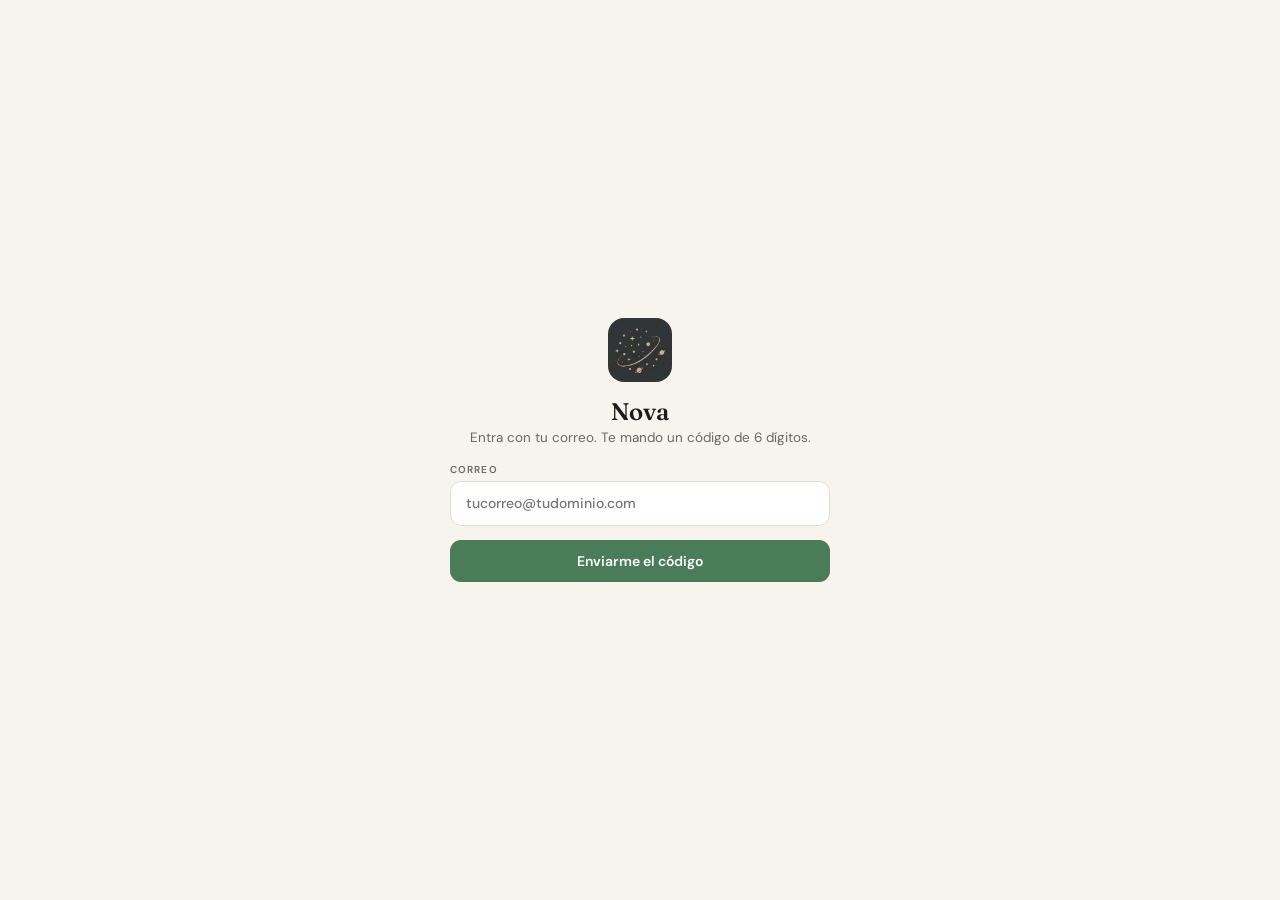
==== index.html @ 38aaffc2 "NovaSoul deja de ser maqueta: reparte la semana y le habla a Central El dashboard del dia, la semana" ====
<!DOCTYPE html>
<html lang="es">
<head>
<meta charset="utf-8">
<meta name="viewport" content="width=device-width, initial-scale=1">
<title>Nova — Centro de acceso</title>
<link rel="icon" href="data:image/svg+xml,<svg xmlns='http://www.w3.org/2000/svg' viewBox='0 0 100 100'><text y='.9em' font-size='90'>🌌</text></svg>">
<link rel="preconnect" href="https://fonts.googleapis.com">
<link rel="preconnect" href="https://fonts.gstatic.com" crossorigin>
<link href="https://fonts.googleapis.com/css2?family=Fraunces:opsz,wght@9..144,400;9..144,600;9..144,700&family=DM+Sans:wght@400;500;600;700&display=swap" rel="stylesheet">
<style>
:root {
  --bg: #F7F4EE;
  --card: #FFFFFF;
  --ink: #1C1C1A;
  --ink2: #3A3A35;
  --mut: #6B6860;
  --line: #E3DFD8;
  --emp-acc: #4A7C59;
  --emp-bg: #EEF5F0;
  --soul-acc: #C09A3A;
  --soul-bg: #FBF6E8;
  --acad-acc: #5F7A3A;
  --acad-bg: #EEF3E6;
  --cent-acc: #3A5F7A;
  --cent-bg: #E6EFF5;
}
@media (prefers-color-scheme: dark) {
  :root:not([data-modo="claro"]) {
    --bg: #09121f; --card: #0f1e30; --ink: #E8DFC0; --ink2: #C4B88E;
    --mut: #6A7A8E; --line: #1A2D42;
    --emp-acc: #6ea870; --emp-bg: #0e2018;
    --soul-acc: #c9a84c; --soul-bg: #1a1608;
    --acad-acc: #7A9DD8; --acad-bg: #0d1828;
    --cent-acc: #c9a84c; --cent-bg: #0c1a28;
  }
}
:root[data-modo="oscuro"] {
  --bg: #09121f; --card: #0f1e30; --ink: #E8DFC0; --ink2: #C4B88E;
  --mut: #6A7A8E; --line: #1A2D42;
  --emp-acc: #6ea870; --emp-bg: #0e2018;
  --soul-acc: #c9a84c; --soul-bg: #1a1608;
  --acad-acc: #7A9DD8; --acad-bg: #0d1828;
  --cent-acc: #c9a84c; --cent-bg: #0c1a28;
}

*, *::before, *::after { box-sizing: border-box; }
body { margin: 0; background: var(--bg); font-family: 'DM Sans', sans-serif; min-height: 100vh; display: flex; flex-direction: column; }

.hub {
  flex: 1;
  max-width: 900px;
  margin: 0 auto;
  padding: 60px 32px 80px;
  display: flex;
  flex-direction: column;
  gap: 48px;
}

.hub-head {
  display: flex;
  flex-direction: column;
  gap: 10px;
}
.hub-brand {
  font: 700 13px/1 'DM Sans'; letter-spacing: 2px; color: var(--mut); text-transform: uppercase;
}
.hub-title {
  font: 600 38px/1.1 'Fraunces', serif; color: var(--ink); text-wrap: balance;
}
.hub-sub {
  font: 400 15px/1.6 'DM Sans'; color: var(--mut); max-width: 52ch;
}

.grid {
  display: grid;
  grid-template-columns: repeat(auto-fill, minmax(260px, 1fr));
  gap: 16px;
}

.card {
  background: var(--card);
  border: 1px solid var(--line);
  border-radius: 20px;
  padding: 28px 26px 24px;
  display: flex;
  flex-direction: column;
  gap: 14px;
  text-decoration: none;
  transition: transform 0.15s, box-shadow 0.15s;
  cursor: pointer;
  position: relative;
  overflow: hidden;
}
.card:hover { transform: translateY(-2px); box-shadow: 0 12px 32px -12px rgba(0,0,0,.18); }
.card.pronto { cursor: default; opacity: .72; }
.card.pronto:hover { transform: none; box-shadow: none; }

.card-icon {
  width: 44px; height: 44px; border-radius: 14px;
  display: flex; align-items: center; justify-content: center;
  font: 700 18px/1 'DM Sans';
  flex: none; overflow: hidden;
}
.card-icon img { width: 100%; height: 100%; object-fit: contain; padding: 4px; }
.card-kicker {
  font: 600 9.5px/1 'DM Sans'; letter-spacing: 1.2px;
}
.card-name {
  font: 600 20px/1.2 'Fraunces', serif; color: var(--ink);
}
.card-desc {
  font: 400 12.5px/1.6 'DM Sans'; color: var(--mut); flex: 1;
}
.card-cta {
  font: 600 12px/1 'DM Sans';
  display: flex; align-items: center; gap: 6px;
  margin-top: 4px;
}
.card-cta::after { content: '→'; }

.chip-pronto {
  position: absolute; top: 18px; right: 18px;
  font: 600 9px/1 'DM Sans'; letter-spacing: 1px;
  background: var(--line); color: var(--mut);
  border-radius: 20px; padding: 5px 9px;
  text-transform: uppercase;
}

/* Empresarial */
.c-emp .card-icon { background: var(--emp-bg); color: var(--emp-acc); }
.c-emp .card-kicker { color: var(--emp-acc); }
.c-emp .card-cta { color: var(--emp-acc); }

/* NovaSoul */
.c-soul .card-icon { background: var(--soul-bg); color: var(--soul-acc); }
.c-soul .card-kicker { color: var(--soul-acc); }
.c-soul .card-cta { color: var(--soul-acc); }

/* novAcademy */
.c-acad .card-icon { background: var(--acad-bg); color: var(--acad-acc); }
.c-acad .card-kicker { color: var(--acad-acc); }
.c-acad .card-cta { color: var(--acad-acc); }

/* Nova Central */
.c-cent .card-icon { background: var(--cent-bg); color: var(--cent-acc); }
.c-cent .card-kicker { color: var(--cent-acc); }
.c-cent .card-cta { color: var(--cent-acc); }

.divider {
  border: none;
  border-top: 1px solid var(--line);
}
.hub-note {
  font: 400 12px/1.6 'DM Sans'; color: var(--mut);
  display: flex; align-items: center; gap: 8px;
}
.hub-note::before {
  content: '';
  width: 6px; height: 6px; border-radius: 50%;
  background: var(--emp-acc); flex: none;
}

.modo-btn {
  position: fixed; bottom: 24px; right: 24px;
  background: var(--card); border: 1px solid var(--line);
  border-radius: 20px; padding: 8px 14px;
  font: 600 11px/1 'DM Sans'; color: var(--mut);
  cursor: pointer; display: flex; align-items: center; gap: 6px;
}

/* Nova brand harmony — dark mode upgrades */
@media (prefers-color-scheme: dark) {
  :root:not([data-modo="claro"]) .hub-brand { color: #c9a84c; }
  :root:not([data-modo="claro"]) .card { border-color: #1a2d42; }
  :root:not([data-modo="claro"]) .card:hover { box-shadow: 0 12px 40px -8px rgba(0,0,0,.6), 0 0 0 1px rgba(201,168,76,.12); }
}
:root[data-modo="oscuro"] .hub-brand { color: #c9a84c; }
:root[data-modo="oscuro"] .card { border-color: #1a2d42; }
:root[data-modo="oscuro"] .card:hover { box-shadow: 0 12px 40px -8px rgba(0,0,0,.6), 0 0 0 1px rgba(201,168,76,.12); }

/* ─── LA PUERTA ─────────────────────────────────────────
   El hub deja de ser público. Antes, cualquiera que escribiera la
   dirección veía los cuatro productos y podía deducir qué vende Nova y
   a quién. No entraba a ninguno —cada uno pide su sesión— pero el mapa
   entero estaba a la vista, y un mapa también es información. */
#puerta{position:fixed;inset:0;z-index:100;background:var(--bg);
  display:flex;align-items:center;justify-content:center;padding:24px;}
.pz{width:100%;max-width:380px;display:flex;flex-direction:column;gap:16px;text-align:center;}
.pz img{width:64px;height:64px;border-radius:16px;object-fit:cover;align-self:center;}
.pz h1{font:600 24px/1.2 'Fraunces',serif;color:var(--ink);margin:0;letter-spacing:-.01em;}
.pz p{font:400 13.5px/1.6 'DM Sans';color:var(--mut);margin:0;}
.pz-campo{display:flex;flex-direction:column;gap:6px;text-align:left;}
.pz-campo span{font:600 10px/1 'DM Sans';letter-spacing:.11em;text-transform:uppercase;color:var(--mut);}
.pz-inp{width:100%;background:var(--card);border:1px solid var(--line);border-radius:11px;
  padding:13px 15px;font:500 14px/1.2 'DM Sans';color:var(--ink);outline:none;box-sizing:border-box;}
.pz-inp:focus{border-color:var(--emp-acc);}
.pz-btn{width:100%;background:var(--emp-acc);color:#fff;border:none;border-radius:11px;
  padding:14px;font:600 14px/1 'DM Sans';cursor:pointer;}
.pz-btn:disabled{opacity:.55;cursor:default;}
.pz-err{font:500 12.5px/1.5 'DM Sans';color:#b8322f;display:none;}
.pz-link{font:500 12.5px/1 'DM Sans';color:var(--mut);cursor:pointer;text-decoration:underline;}
.pz-paso{display:none;flex-direction:column;gap:14px;}
.pz-paso.on{display:flex;}
/* Las tarjetas arrancan ocultas. Con la puerta encima igual no se
   verían, pero si el CSS de la puerta fallara al cargar, el hub entero
   quedaría a la vista. Dos cerrojos, no uno. */
.card[data-mod]{display:none;}
</style>
</head>
<body>

<!--
  Nada del hub se ve sin sesión. La puerta usa el mismo correo y el
  mismo código que Nova Empresarial, y guarda el mismo token: entrar
  aquí es entrar allá, sin pedir el código dos veces.

  Nova Central NO entra en este trato. Tiene su propia lista de acceso y
  su propio código, más corto, porque desde ahí se crean cuentas de
  clientes. Su tarjeta solo aparece para quien la tenga en su plan.
-->
<div id="puerta">
  <div class="pz">
    <img src="nova-icono.png" alt="Nova">
    <div>
      <h1>Nova</h1>
      <p id="pz-sub">Entra con tu correo. Te mando un código de 6 dígitos.</p>
    </div>

    <div class="pz-paso on" id="pz1">
      <div class="pz-campo"><span>Correo</span>
        <input class="pz-inp" id="pz-em" type="email" autocomplete="email" inputmode="email"
          placeholder="tucorreo@tudominio.com"
          onkeydown="if(event.key==='Enter')pzPedir()"></div>
      <button class="pz-btn" id="pz-b1" onclick="pzPedir()">Enviarme el código</button>
      <div class="pz-err" id="pz-e1"></div>
    </div>

    <div class="pz-paso" id="pz2">
      <div class="pz-campo"><span>Código</span>
        <input class="pz-inp" id="pz-cod" inputmode="numeric" maxlength="6" placeholder="000000"
          style="text-align:center;font:700 24px/1 'Fraunces',serif;letter-spacing:9px;"
          onkeydown="if(event.key==='Enter')pzVerificar()"></div>
      <button class="pz-btn" id="pz-b2" onclick="pzVerificar()">Entrar</button>
      <div class="pz-err" id="pz-e2"></div>
      <span class="pz-link" onclick="pzPaso(1)">← Cambiar correo</span>
    </div>
  </div>
</div>

<div class="hub">
  <div class="hub-head">
    <img src="nova-icono.png" alt="Nova" style="width:64px;height:64px;border-radius:16px;object-fit:cover;">
    <h1 class="hub-title">¿A qué vas hoy?</h1>
    <p class="hub-sub">Cada producto tiene su propia pantalla. Elige el que necesitas y entra directamente.</p>
  </div>

  <div class="grid">

    <a class="card c-emp" data-mod="empresarial" href="./empresarial.html">
      <div class="card-icon"><img src="icono-empresarial.png" alt="Nova Empresarial"></div>
      <div>
        <div class="card-kicker">NOVA EMPRESARIAL</div>
        <div class="card-name">Tu tienda, de un vistazo</div>
      </div>
      <div class="card-desc">Dashboard de ventas, pedidos, inventario, equipo y finanzas. Panel para la dueña, admin y gestoras.</div>
      <div class="card-cta">Entrar</div>
    </a>

    <a class="card c-soul" data-mod="soul" href="./novasoul.html">
      <div class="card-icon"><img src="icono-novasoul.png" alt="NovaSoul"></div>
      <div>
        <div class="card-kicker">NOVA SOUL</div>
        <div class="card-name">Tu energía y tu semana</div>
      </div>
      <div class="card-desc">Bienestar personal, carta astral, tránsitos del cielo, pendientes y recompensas diarias.</div>
      <div class="card-cta">Entrar</div>
    </a>

    <a class="card c-acad" data-mod="academy" href="./novacademy.html">
      <div class="card-icon"><img src="icono-novacademy.png" alt="novAcademy"></div>
      <div>
        <div class="card-kicker">NOVACADEMY</div>
        <div class="card-name">Forma y certifica tu equipo</div>
      </div>
      <div class="card-desc">Plataforma de formación para gestoras y admins. Rutas de aprendizaje, evaluaciones y pipeline de colocación laboral.</div>
      <div class="card-cta">Entrar</div>
    </a>

    <a class="card c-cent" data-mod="central" href="./novacentral.html">
      <div class="card-icon"><img src="icono-central.png" alt="Nova Central"></div>
      <div>
        <div class="card-kicker">NOVA CENTRAL</div>
        <div class="card-name">El hub que conecta todo</div>
      </div>
      <div class="card-desc">Dashboard CEO, onboarding de clientes, gestión de equipo, pipeline novAcademy y control del demo.</div>
      <div class="card-cta">Entrar</div>
    </a>

  </div>

  <hr class="divider">
  <p class="hub-note">Cargando tu plan…</p>
  <p style="font:400 10px/1.4 'DM Sans';opacity:.55;margin-top:10px;" id="sello-version"></p>
</div>

<button class="modo-btn" onclick="toggleModo()">☀ / ☾</button>

<script>

/**
 * El hub muestra solo lo que la cuenta compró.
 *
 * Un cliente de Nova Empresarial no debe ver NovaSoul ni novAcademy:
 * no los compró, y NovaSoul guarda datos personales de quien la usa.
 * Mostrar el enlace, aunque no pueda entrar, ya es filtrar de más.
 *
 * Sin sesión se muestra solo Nova Empresarial, que es lo que se vende.
 * Los demás aparecen cuando la hoja confirma que el plan los incluye.
 */
/** La huella de esta pantalla, para saber si es la última. */
const VERSION_PANTALLA = '2026-09-23 · cc17';
(function () {
  const el = document.getElementById('sello-version');
  if (el) el.textContent = 'Hub del ' + VERSION_PANTALLA;
})();

const NOVA_API = 'https://script.google.com/macros/s/AKfycbwX7CAInPut44U0X4o18SARba6SCjUkAqYnfkl3Gbjr0xv2NB2D5gG9rRKcNTNylclI9g/exec';

/**
 * Por qué faltan tarjetas, dicho en la pantalla.
 *
 * Antes el hub se quedaba callado: sin sesión mostraba solo Empresarial
 * y la nota hablaba de datos de ejemplo. Quien había comprado los cuatro
 * módulos veía uno y no tenía forma de saber si era su plan, un error o
 * que faltaba entrar. Ahora cada caso dice lo suyo.
 */
function verCards(modulos, razon) {
  document.querySelectorAll('.card[data-mod]').forEach(function (c) {
    /*
      `flex` explícito, no cadena vacía.
      Vaciar el estilo devolvería la tarjeta a la regla del CSS, que
      ahora las oculta a todas por defecto — y entonces mostrar dejaba
      de mostrar. Lo encontró la prueba: la puerta se abría y el hub
      quedaba vacío.
    */
    c.style.display = modulos.indexOf(c.dataset.mod) !== -1 ? 'flex' : 'none';
  });
  const n = document.querySelector('.hub-note');
  if (!n) return;
  const faltan = document.querySelectorAll('.card[data-mod]').length - modulos.length;
  if (razon === 'cargando') {
    n.textContent = 'Cargando tu plan…';
  } else if (razon === 'sin-sesion') {
    n.textContent = faltan
      ? 'Entra a Nova Empresarial con tu correo y aquí aparece el resto de tu plan.'
      : 'Estás viendo los productos incluidos en tu plan.';
  } else if (razon === 'sin-conexion') {
    n.textContent = 'No se pudo confirmar tu plan ahora mismo. Mientras tanto ' +
      'ves lo mínimo; vuelve a cargar en un momento.';
  } else {
    n.textContent = faltan
      ? 'Estás viendo los productos incluidos en tu plan.'
      : 'Tu plan incluye los cuatro productos.';
  }
}

// ─── LA PUERTA ────────────────────────────────────────────────
/**
 * Una sola llamada al servidor, y el mismo token que Nova Empresarial.
 *
 * Entrar aquí es entrar allá: la sesión se guarda con la misma llave del
 * navegador (`ne_token`), así que pasar del hub a Empresarial no vuelve
 * a pedir el código. Pedirlo dos veces para la misma persona y el mismo
 * correo sería una molestia sin ninguna seguridad a cambio.
 *
 * Nova Central queda fuera a propósito. Tiene su propia lista de acceso
 * —la hoja Plataforma— y su propio código, con una sesión más corta,
 * porque desde ahí se crean cuentas de clientes. Si compartiera sesión
 * con Empresarial, un permiso de más en el equipo de un cliente podría
 * abrir la consola de todos.
 */
async function pedir(cuerpo) {
  const r = await fetch(NOVA_API, {
    method: 'POST',
    headers: { 'Content-Type': 'text/plain;charset=utf-8' },
    body: JSON.stringify(cuerpo),
  });
  return r.json();
}

function pzPaso(n) {
  document.getElementById('pz1').classList.toggle('on', n === 1);
  document.getElementById('pz2').classList.toggle('on', n === 2);
  const el = document.getElementById(n === 1 ? 'pz-em' : 'pz-cod');
  if (el) el.focus();
}

function pzErr(id, msg) {
  const e = document.getElementById(id);
  if (!e) return;
  e.textContent = msg || '';
  e.style.display = msg ? 'block' : 'none';
}

let PZ_EMAIL = '';

async function pzPedir() {
  const em = (document.getElementById('pz-em').value || '').trim().toLowerCase();
  if (!em || em.indexOf('@') === -1) { pzErr('pz-e1', 'Escribe un correo válido.'); return; }
  pzErr('pz-e1', '');
  const b = document.getElementById('pz-b1');
  b.disabled = true; b.textContent = 'Mandando…';
  try {
    const j = await pedir({ accion: 'login', email: em });
    if (!j || !j.ok) { pzErr('pz-e1', (j && j.error) || 'No se pudo enviar el código.'); return; }
    PZ_EMAIL = em;
    localStorage.setItem('ne_email', em);
    document.getElementById('pz-sub').textContent =
      'Mandé un código a ' + em + '. Vence en unos minutos.';
    pzPaso(2);
  } catch (e) {
    pzErr('pz-e1', 'Sin conexión con el servidor.');
  } finally { b.disabled = false; b.textContent = 'Enviarme el código'; }
}

async function pzVerificar() {
  const cod = (document.getElementById('pz-cod').value || '').trim();
  if (cod.length < 4) { pzErr('pz-e2', 'El código tiene 6 dígitos.'); return; }
  pzErr('pz-e2', '');
  const b = document.getElementById('pz-b2');
  b.disabled = true; b.textContent = 'Entrando…';
  try {
    const j = await pedir({ accion: 'verificar', email: PZ_EMAIL, codigo: cod });
    if (!j || !j.ok || !j.token) {
      pzErr('pz-e2', (j && j.error) || 'Código incorrecto o vencido.');
      return;
    }
    localStorage.setItem('ne_token', j.token);
    abrirHub(j.sesion);
  } catch (e) {
    pzErr('pz-e2', 'Sin conexión con el servidor.');
  } finally { b.disabled = false; b.textContent = 'Entrar'; }
}

/** Quitar la puerta y mostrar solo lo que esa cuenta tiene. */
function abrirHub(sesion) {
  const puerta = document.getElementById('puerta');
  if (puerta) puerta.remove();
  const mods = (sesion && sesion.modulos && sesion.modulos.length)
    ? sesion.modulos : ['empresarial'];
  verCards(mods, 'plan');
  const h = document.querySelector('.hub-title');
  if (h && sesion && sesion.nombre) h.textContent = 'Hola, ' + sesion.nombre;
}

(async function () {
  /**
   * Si ya hay sesión guardada, ni se ve la puerta.
   *
   * Pero la puerta NO se quita antes de que el servidor confirme: un
   * token viejo o revocado dejaría el hub abierto a quien no debe. Se
   * quita cuando la respuesta llega, no cuando el navegador recuerda.
   */
  const token = localStorage.getItem('ne_token');
  const em = localStorage.getItem('ne_email');
  if (em) {
    const campo = document.getElementById('pz-em');
    if (campo) campo.value = em;
  }
  if (!token) return;

  const sub = document.getElementById('pz-sub');
  if (sub) sub.textContent = 'Reconociéndote…';
  try {
    const j = await pedir({ accion: 'yo', token: token });
    if (j && j.ok && j.sesion) { abrirHub(j.sesion); return; }
    // Token muerto: se borra para que el próximo intento no lo reintente
    localStorage.removeItem('ne_token');
  } catch (e) {
    if (sub) sub.textContent = 'No pude confirmar tu sesión. Entra con tu correo.';
  }
  if (sub && sub.textContent === 'Reconociéndote…') {
    sub.textContent = 'Tu sesión se venció. Entra otra vez con tu correo.';
  }
})();

(function(){
  const R = document.documentElement;
  const saved = localStorage.getItem('nova_modo');
  if (saved) R.dataset.modo = saved;
})();

function toggleModo() {
  const R = document.documentElement;
  const next = R.dataset.modo === 'oscuro' ? 'claro' : 'oscuro';
  R.dataset.modo = next;
  localStorage.setItem('nova_modo', next);
}
</script>
</body>
</html>
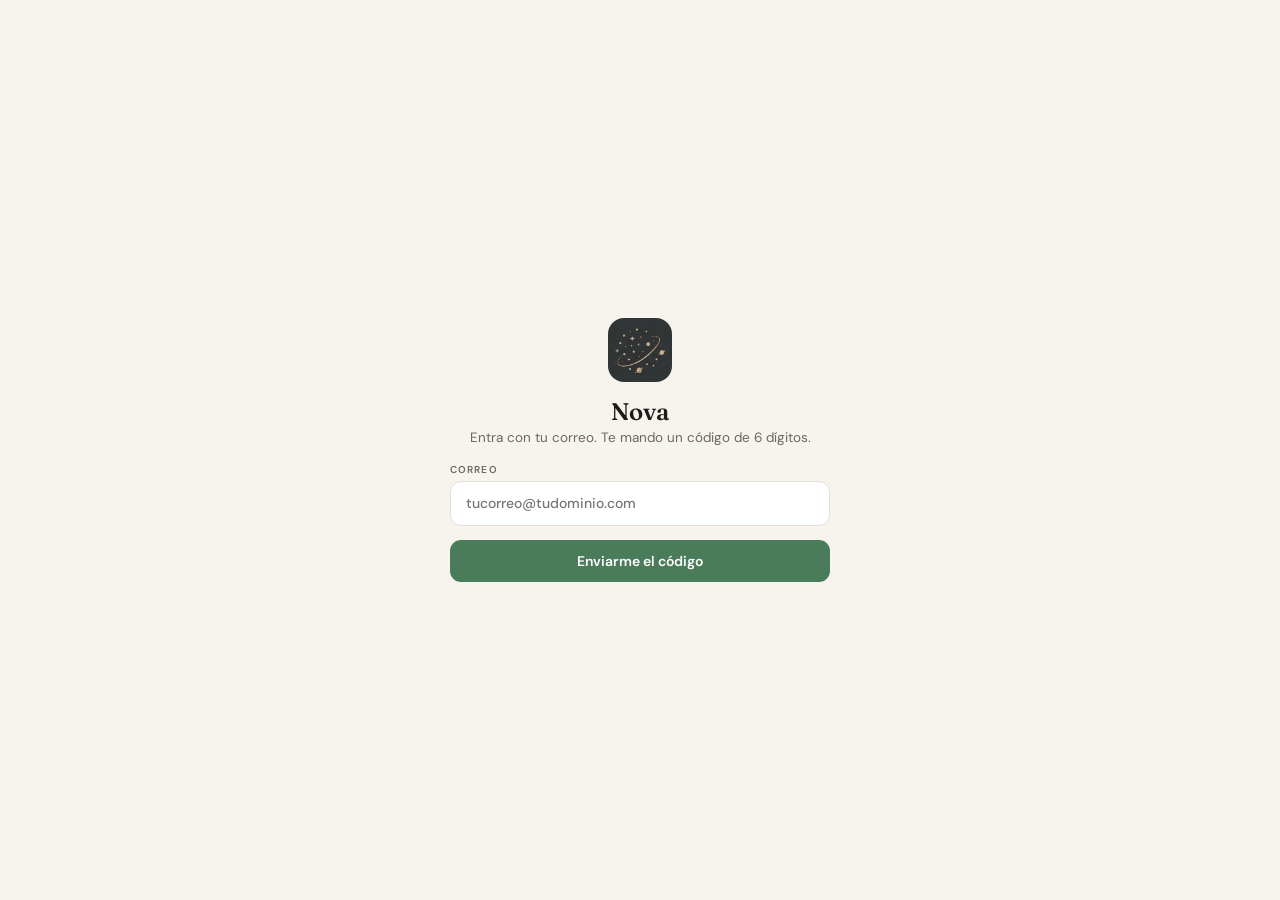
==== commit 0aa17bbc: "La puerta del hub aguanta los minutos raros de Apps Script Ella escribió su código de acceso y el hu" ====
--- a/index.html
+++ b/index.html
@@ -319,7 +319,7 @@
  * Los demás aparecen cuando la hoja confirma que el plan los incluye.
  */
 /** La huella de esta pantalla, para saber si es la última. */
-const VERSION_PANTALLA = '2026-09-23 · cc17';
+const VERSION_PANTALLA = '2026-09-26 · b53f';
 (function () {
   const el = document.getElementById('sello-version');
   if (el) el.textContent = 'Hub del ' + VERSION_PANTALLA;
@@ -380,13 +380,78 @@
  * con Empresarial, un permiso de más en el equipo de un cliente podría
  * abrir la consola de todos.
  */
-async function pedir(cuerpo) {
+/**
+ * ═══════════════════════════════════════════════════════════════
+ *   PEDIR, AGUANTANDO LOS MINUTOS RAROS DE APPS SCRIPT
+ * ═══════════════════════════════════════════════════════════════
+ *
+ * ┌─ LO QUE ESTO ARREGLA ──────────────────────────────────────┐
+ * │                                                            │
+ * │ Ella escribió su código de acceso y el hub contestó         │
+ * │ «Falta la acción.» — un error del servidor, en rojo, sin    │
+ * │ nada que hacer. No se podía entrar a Nova.                  │
+ * │                                                            │
+ * │ No es un error del código: es cómo funciona Apps Script.    │
+ * │ No responde el POST directamente — contesta un redirect a   │
+ * │ googleusercontent, y el navegador lo sigue convirtiéndolo   │
+ * │ en GET, que es lo que hace 301/302 desde siempre.           │
+ * │ Normalmente da igual, porque Google deja la respuesta ya    │
+ * │ calculada al otro lado. Pero en los minutos siguientes a    │
+ * │ publicar una versión nueva esa respuesta todavía no         │
+ * │ existe: el navegador acaba haciendo un GET pelado contra    │
+ * │ /exec, y `doGet` contesta «Falta la acción» sobre una       │
+ * │ petición que sí era POST.                                   │
+ * │                                                            │
+ * │ Empresarial ya sabía esperar y reintentar. El hub no —      │
+ * │ tiene su propia función de red, más corta, y este arreglo   │
+ * │ nunca llegó hasta aquí. Y el hub es la PUERTA: si falla,    │
+ * │ no se entra a nada.                                         │
+ * │                                                            │
+ * └────────────────────────────────────────────────────────────┘
+ */
+const PEDIR_ESPERAS = [1500, 3000, 6000];
+
+async function pedir(cuerpo, intento) {
+  intento = intento || 0;
   const r = await fetch(NOVA_API, {
     method: 'POST',
     headers: { 'Content-Type': 'text/plain;charset=utf-8' },
     body: JSON.stringify(cuerpo),
   });
-  return r.json();
+  const texto = await r.text();
+
+  let j;
+  try {
+    j = JSON.parse(texto);
+  } catch (err) {
+    /**
+     * Google devuelve una página de error, no JSON, mientras publica
+     * una versión nueva: unos minutos en los que toda llamada responde
+     * 404 aunque el código esté perfecto. Se cura solo, así que se
+     * espera en vez de acusar a nadie.
+     */
+    if (intento < PEDIR_ESPERAS.length) {
+      await new Promise(function (ok) { setTimeout(ok, PEDIR_ESPERAS[intento]); });
+      return pedir(cuerpo, intento + 1);
+    }
+    return { ok: false, error: 'Google no está contestando en condiciones. ' +
+      'Si acabas de publicar una versión nueva, espera un minuto y vuelve a ' +
+      'intentar.' };
+  }
+
+  // El POST llegó como GET y sin cuerpo: se espera y se reintenta.
+  if (j && j.diagnostico && j.diagnostico.metodo === 'GET' && !j.diagnostico.hubo_cuerpo) {
+    if (intento < PEDIR_ESPERAS.length) {
+      await new Promise(function (ok) { setTimeout(ok, PEDIR_ESPERAS[intento]); });
+      return pedir(cuerpo, intento + 1);
+    }
+    j.error = 'Google está recibiendo la petición sin su contenido. ' +
+      'Casi siempre es que acabas de publicar y todavía se está propagando: ' +
+      'espera un minuto y vuelve a intentar. Si sigue igual, revisa en Apps ' +
+      'Script que la implementación esté como «Ejecutar como: Yo» y «Quién ' +
+      'tiene acceso: Cualquier usuario».';
+  }
+  return j;
 }
 
 function pzPaso(n) {
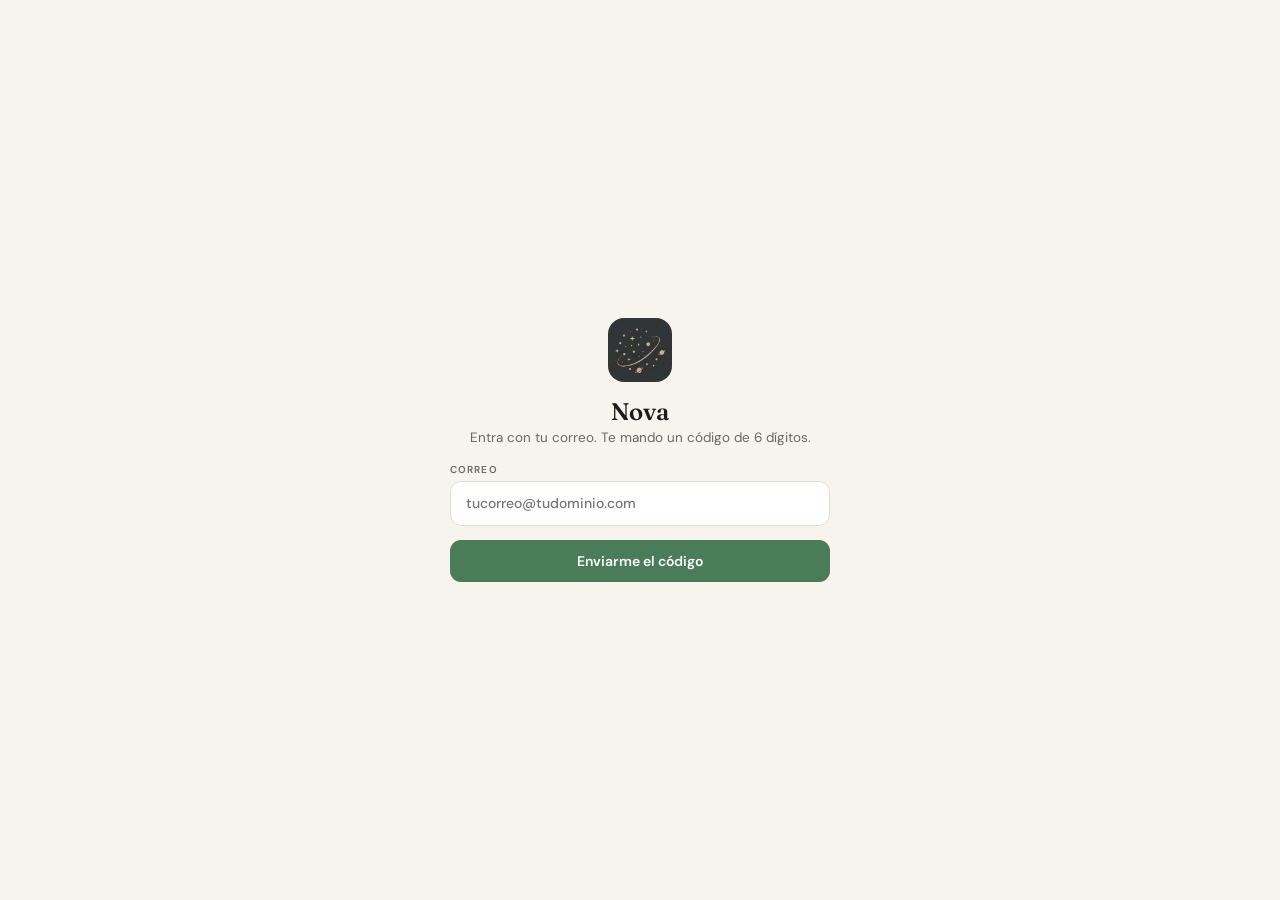
==== commit 8c6b053c: "El cielo: una carta natal no es de un correo «en el cielo sigue pidiéndome tránsitos cuando eso ya l" ====
--- a/index.html
+++ b/index.html
@@ -319,7 +319,7 @@
  * Los demás aparecen cuando la hoja confirma que el plan los incluye.
  */
 /** La huella de esta pantalla, para saber si es la última. */
-const VERSION_PANTALLA = '2026-09-26 · b53f';
+const VERSION_PANTALLA = '2026-09-28 · b53f';
 (function () {
   const el = document.getElementById('sello-version');
   if (el) el.textContent = 'Hub del ' + VERSION_PANTALLA;
